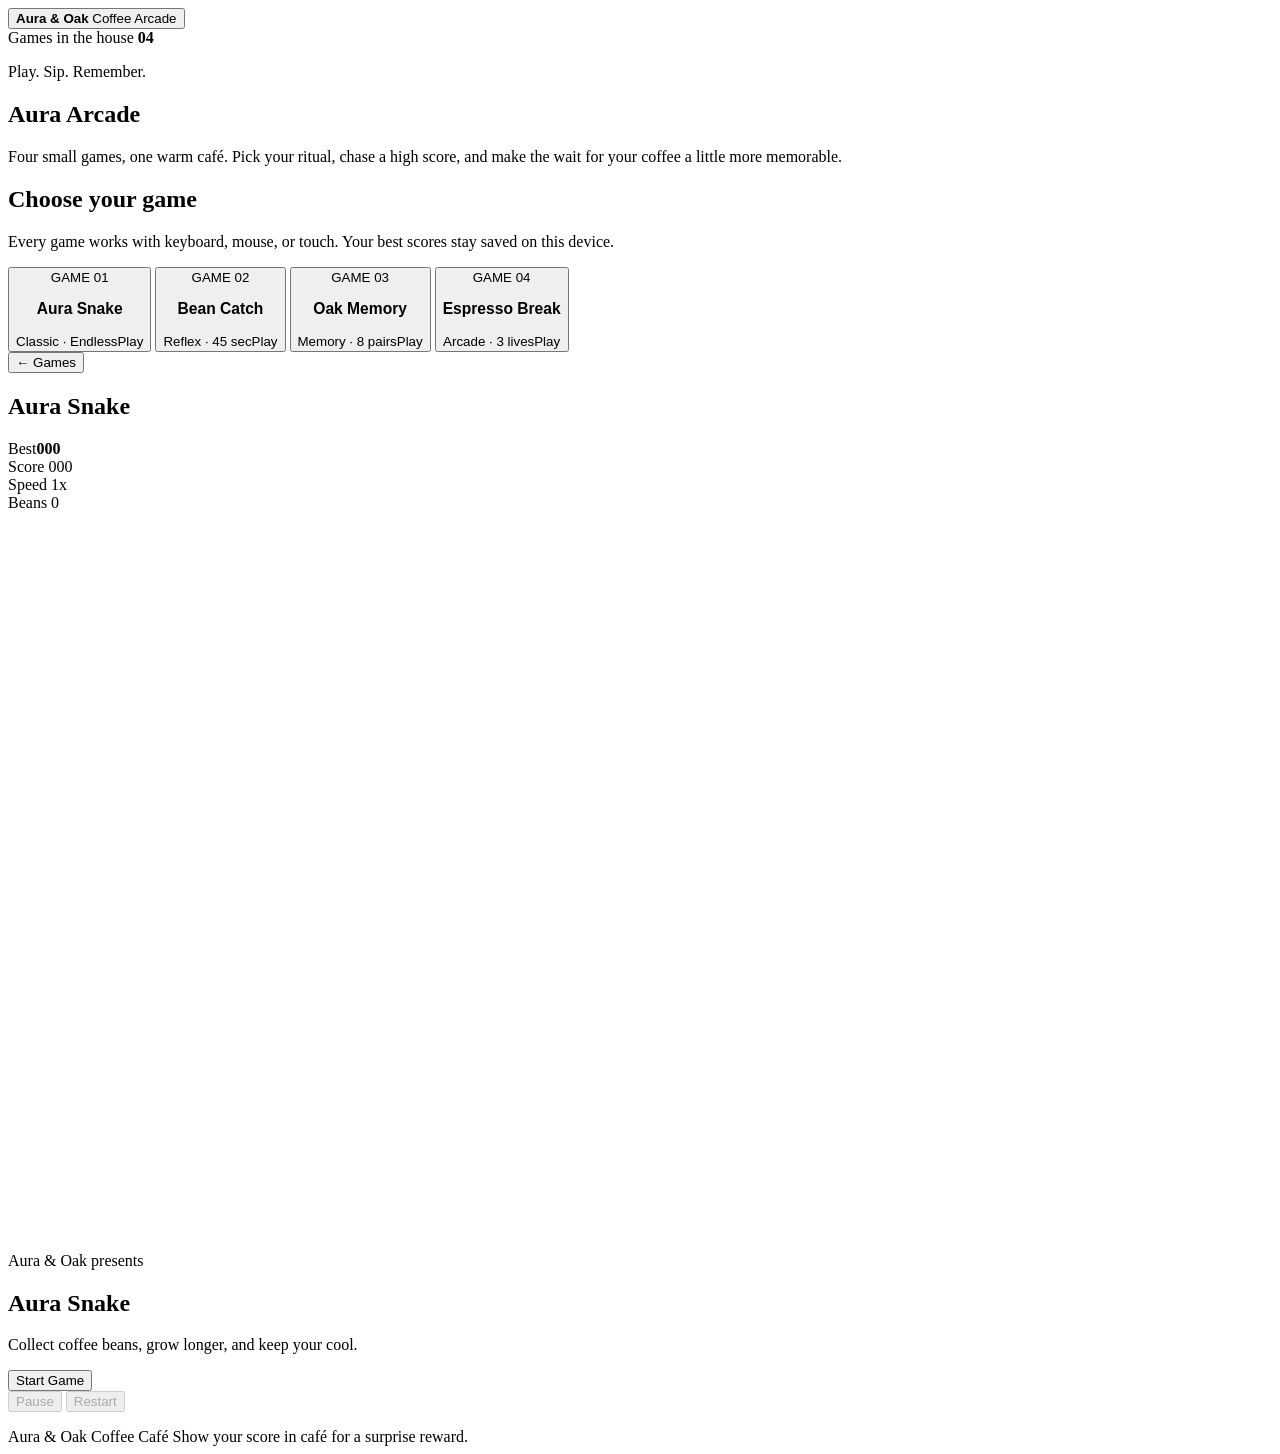
==== index.html @ bc6b6cc7 "Add index.html" ====
<!DOCTYPE html>
<html lang="en">
<head>
  <meta charset="UTF-8">
  <meta name="viewport" content="width=device-width, initial-scale=1.0, maximum-scale=1.0, user-scalable=no">
  <meta name="theme-color" content="#061f17">
  <title>Aura Arcade | Aura &amp; Oak</title>
  <link rel="stylesheet" href="styles.css">
</head>
<body>
  <main class="site">
    <header class="topbar">
      <button class="brand" id="brandHomeButton" type="button" aria-label="Return to Aura Arcade home">
        <span class="brand-bean" aria-hidden="true"></span>
        <span class="brand-copy">
          <strong>Aura &amp; Oak</strong>
          <span>Coffee Arcade</span>
        </span>
      </button>
      <div class="top-score">
        Games in the house
        <strong>04</strong>
      </div>
    </header>

    <section class="view active" id="homeView">
      <div class="hero">
        <div>
          <p class="eyebrow">Play. Sip. Remember.</p>
          <h1>Aura <span>Arcade</span></h1>
          <p class="hero-text">
            Four small games, one warm café. Pick your ritual, chase a high score,
            and make the wait for your coffee a little more memorable.
          </p>
        </div>
        <div class="hero-art" aria-hidden="true">
          <div class="hero-ring"></div>
          <div class="steam"></div>
          <div class="steam"></div>
          <div class="hero-cup"></div>
        </div>
      </div>

      <div class="library-heading">
        <h2>Choose your game</h2>
        <p>Every game works with keyboard, mouse, or touch. Your best scores stay saved on this device.</p>
      </div>

      <div class="game-grid">
        <button class="game-card" type="button" data-game="snake">
          <span class="card-number">GAME 01</span>
          <span class="card-art pixel-snake" aria-hidden="true">
            <i></i><i></i><i></i><i></i>
          </span>
          <span class="card-copy">
            <h3>Aura Snake</h3>
            <span class="card-meta"><span>Classic · Endless</span><span class="play-chip">Play</span></span>
          </span>
        </button>

        <button class="game-card" type="button" data-game="catch">
          <span class="card-number">GAME 02</span>
          <span class="card-art fall-art" aria-hidden="true"></span>
          <span class="card-copy">
            <h3>Bean Catch</h3>
            <span class="card-meta"><span>Reflex · 45 sec</span><span class="play-chip">Play</span></span>
          </span>
        </button>

        <button class="game-card" type="button" data-game="memory">
          <span class="card-number">GAME 03</span>
          <span class="card-art memory-art" aria-hidden="true">
            <i></i><i></i><i></i><i></i><i></i><i></i>
          </span>
          <span class="card-copy">
            <h3>Oak Memory</h3>
            <span class="card-meta"><span>Memory · 8 pairs</span><span class="play-chip">Play</span></span>
          </span>
        </button>

        <button class="game-card" type="button" data-game="break">
          <span class="card-number">GAME 04</span>
          <span class="card-art brick-art" aria-hidden="true">
            <i></i><i></i><i></i><i></i><i></i>
            <i></i><i></i><i></i><i></i><i></i>
          </span>
          <span class="card-copy">
            <h3>Espresso Break</h3>
            <span class="card-meta"><span>Arcade · 3 lives</span><span class="play-chip">Play</span></span>
          </span>
        </button>
      </div>
    </section>

    <section class="view" id="gameView">
      <div class="game-room">
        <div class="room-head">
          <button class="ghost-button" id="backButton" type="button">← Games</button>
          <h1 class="room-title" id="roomTitle">Aura Snake</h1>
          <div class="room-best">Best<strong id="bestScore">000</strong></div>
        </div>

        <div class="game-panel">
          <div class="game-hud">
            <div class="hud-cell">
              <span class="hud-label">Score</span>
              <span class="hud-value" id="scoreValue">000</span>
            </div>
            <div class="hud-cell">
              <span class="hud-label" id="middleLabel">Speed</span>
              <span class="hud-value" id="middleValue">1x</span>
            </div>
            <div class="hud-cell">
              <span class="hud-label" id="rightLabel">Beans</span>
              <span class="hud-value" id="rightValue">0</span>
            </div>
          </div>

          <div class="canvas-wrap" id="canvasWrap">
            <canvas id="gameCanvas" width="720" height="720" aria-label="Aura Arcade game canvas"></canvas>
            <div class="game-overlay" id="gameOverlay">
              <p class="overlay-kicker" id="overlayKicker">Aura &amp; Oak presents</p>
              <h2 id="overlayTitle">Aura Snake</h2>
              <p class="overlay-copy" id="overlayCopy">Collect coffee beans, grow longer, and keep your cool.</p>
              <button class="primary-button" id="overlayButton" type="button">Start Game</button>
            </div>
          </div>

          <div class="room-actions">
            <button class="action-button" id="pauseButton" type="button" disabled>Pause</button>
            <button class="action-button" id="restartButton" type="button" disabled>Restart</button>
          </div>
          <p class="game-help" id="gameHelp"></p>
        </div>
      </div>
    </section>

    <footer class="site-footer">
      <span>Aura &amp; Oak Coffee Café</span>
      <span>Show your score in café for a surprise reward.</span>
    </footer>
  </main>

  <script src="game.js"></script>
</body>
</html>
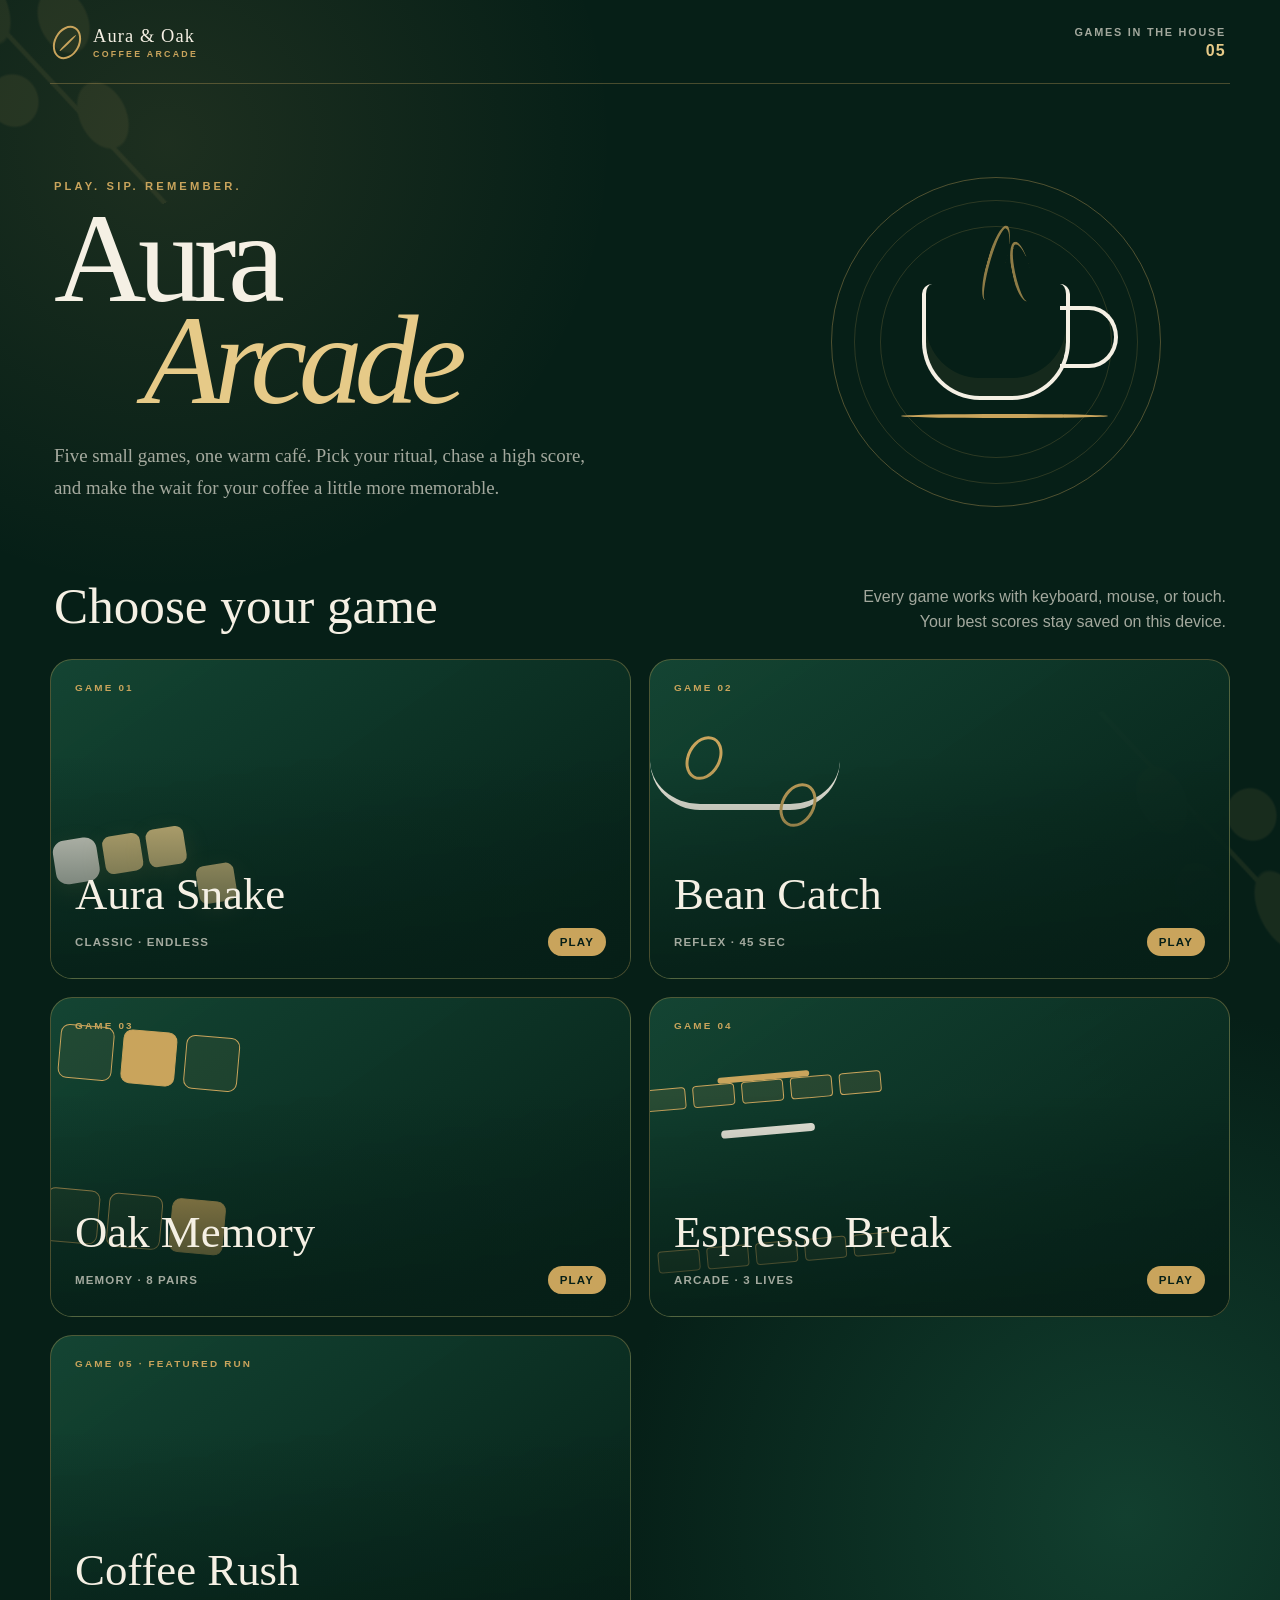
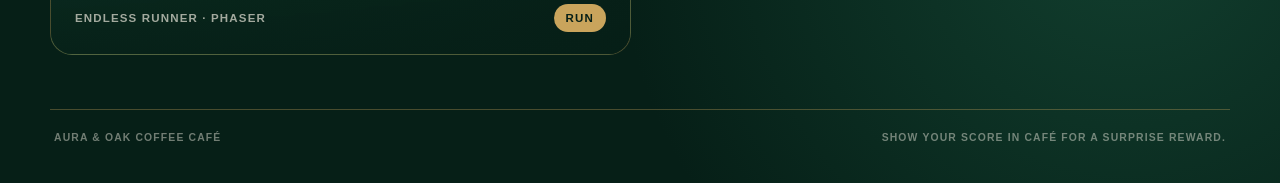
==== commit d40839eb: "Add Coffee Rush to Aura & Oak Arcade: index.html" ====
--- a/index.html
+++ b/index.html
@@ -19,7 +19,7 @@
       </button>
       <div class="top-score">
         Games in the house
-        <strong>04</strong>
+        <strong>05</strong>
       </div>
     </header>
 
@@ -29,7 +29,7 @@
           <p class="eyebrow">Play. Sip. Remember.</p>
           <h1>Aura <span>Arcade</span></h1>
           <p class="hero-text">
-            Four small games, one warm café. Pick your ritual, chase a high score,
+            Five small games, one warm café. Pick your ritual, chase a high score,
             and make the wait for your coffee a little more memorable.
           </p>
         </div>
@@ -89,6 +89,21 @@
             <span class="card-meta"><span>Arcade · 3 lives</span><span class="play-chip">Play</span></span>
           </span>
         </button>
+
+        <a class="game-card game-card--rush" href="coffee-rush/">
+          <span class="card-number">GAME 05 · FEATURED RUN</span>
+          <span class="card-art rush-art" aria-hidden="true">
+            <span class="rush-road"></span>
+            <span class="rush-cup"><i></i></span>
+            <span class="rush-bean rush-bean--one"></span>
+            <span class="rush-bean rush-bean--two"></span>
+            <span class="rush-bean rush-bean--three"></span>
+          </span>
+          <span class="card-copy">
+            <h3>Coffee Rush</h3>
+            <span class="card-meta"><span>Endless Runner · Phaser</span><span class="play-chip">Run</span></span>
+          </span>
+        </a>
       </div>
     </section>
 
--- a/styles.css
+++ b/styles.css
@@ -0,0 +1,811 @@
+:root {
+      --green: #0b3325;
+      --green-deep: #061f17;
+      --green-soft: #174d39;
+      --gold: #c9a45c;
+      --gold-light: #e6ca88;
+      --cream: #f5f0e4;
+      --ink: #111111;
+      --danger: #9f4a3f;
+      --muted: rgba(245, 240, 228, 0.66);
+      --line: rgba(201, 164, 92, 0.34);
+    }
+
+    * {
+      box-sizing: border-box;
+      -webkit-tap-highlight-color: transparent;
+    }
+
+    html {
+      min-height: 100%;
+      background: var(--green-deep);
+    }
+
+    body {
+      min-height: 100vh;
+      min-height: 100svh;
+      margin: 0;
+      color: var(--cream);
+      background:
+        radial-gradient(circle at 13% 8%, rgba(201, 164, 92, 0.12), transparent 28rem),
+        radial-gradient(circle at 88% 85%, rgba(23, 77, 57, 0.7), transparent 32rem),
+        var(--green-deep);
+      font-family: Arial, Helvetica, sans-serif;
+      overflow-x: hidden;
+    }
+
+    body::before,
+    body::after {
+      content: "";
+      position: fixed;
+      z-index: 0;
+      width: 220px;
+      height: 320px;
+      opacity: 0.09;
+      pointer-events: none;
+      background:
+        radial-gradient(ellipse at 37% 20%, var(--gold) 0 11%, transparent 12%),
+        radial-gradient(ellipse at 67% 35%, var(--gold) 0 11%, transparent 12%),
+        radial-gradient(ellipse at 31% 51%, var(--gold) 0 11%, transparent 12%),
+        radial-gradient(ellipse at 65% 67%, var(--gold) 0 11%, transparent 12%),
+        linear-gradient(72deg, transparent 49%, var(--gold) 49.5% 50.5%, transparent 51%);
+    }
+
+    body::before {
+      top: -80px;
+      left: -60px;
+      transform: rotate(-25deg);
+    }
+
+    body::after {
+      right: -45px;
+      bottom: -95px;
+      transform: rotate(155deg);
+    }
+
+    button {
+      font: inherit;
+    }
+
+    button:focus-visible {
+      outline: 2px solid var(--cream);
+      outline-offset: 3px;
+    }
+
+    .site {
+      position: relative;
+      z-index: 1;
+      width: min(1180px, calc(100% - 32px));
+      margin: 0 auto;
+      padding: 20px 0 40px;
+    }
+
+    .topbar {
+      display: flex;
+      align-items: center;
+      justify-content: space-between;
+      gap: 20px;
+      min-height: 64px;
+      padding: 0 4px 18px;
+      border-bottom: 1px solid var(--line);
+    }
+
+    .brand {
+      display: flex;
+      align-items: center;
+      gap: 13px;
+      padding: 0;
+      cursor: pointer;
+      border: 0;
+      color: var(--cream);
+      background: transparent;
+      text-decoration: none;
+      text-align: left;
+    }
+
+    .brand-bean {
+      position: relative;
+      width: 26px;
+      height: 35px;
+      border: 2px solid var(--gold);
+      border-radius: 50%;
+      transform: rotate(28deg);
+    }
+
+    .brand-bean::after {
+      content: "";
+      position: absolute;
+      top: 4px;
+      bottom: 4px;
+      left: 50%;
+      width: 2px;
+      border-radius: 50%;
+      background: var(--gold);
+      transform: rotate(18deg);
+    }
+
+    .brand-copy strong,
+    .brand-copy span {
+      display: block;
+    }
+
+    .brand-copy strong {
+      font-family: Georgia, "Times New Roman", serif;
+      font-size: 1.15rem;
+      font-weight: 500;
+      letter-spacing: 0.06em;
+    }
+
+    .brand-copy span {
+      margin-top: 2px;
+      color: var(--gold);
+      font-size: 0.55rem;
+      font-weight: 800;
+      letter-spacing: 0.26em;
+      text-transform: uppercase;
+    }
+
+    .top-score {
+      color: var(--muted);
+      font-size: 0.68rem;
+      font-weight: 700;
+      letter-spacing: 0.16em;
+      text-align: right;
+      text-transform: uppercase;
+    }
+
+    .top-score strong {
+      display: block;
+      margin-top: 4px;
+      color: var(--gold-light);
+      font-size: 1rem;
+      letter-spacing: 0.08em;
+    }
+
+    .view {
+      display: none;
+    }
+
+    .view.active {
+      display: block;
+    }
+
+    /* Arcade home */
+    .hero {
+      display: grid;
+      grid-template-columns: minmax(0, 1.15fr) minmax(280px, 0.85fr);
+      align-items: center;
+      gap: clamp(34px, 7vw, 90px);
+      padding: clamp(52px, 8vw, 96px) 4px clamp(42px, 7vw, 72px);
+    }
+
+    .eyebrow {
+      margin: 0 0 15px;
+      color: var(--gold);
+      font-size: 0.7rem;
+      font-weight: 800;
+      letter-spacing: 0.28em;
+      text-transform: uppercase;
+    }
+
+    .hero h1 {
+      max-width: 720px;
+      margin: 0;
+      font-family: Georgia, "Times New Roman", serif;
+      font-size: clamp(4rem, 10vw, 8.4rem);
+      font-weight: 500;
+      letter-spacing: -0.065em;
+      line-height: 0.8;
+    }
+
+    .hero h1 span {
+      display: block;
+      margin-left: 0.7em;
+      color: var(--gold-light);
+      font-style: italic;
+    }
+
+    .hero-text {
+      max-width: 540px;
+      margin: 28px 0 0;
+      color: var(--muted);
+      font-family: Georgia, "Times New Roman", serif;
+      font-size: clamp(1rem, 2vw, 1.18rem);
+      line-height: 1.7;
+    }
+
+    .hero-art {
+      position: relative;
+      display: grid;
+      place-items: center;
+      min-height: 300px;
+    }
+
+    .hero-ring {
+      position: absolute;
+      width: min(28vw, 330px);
+      aspect-ratio: 1;
+      border: 1px solid rgba(201, 164, 92, 0.38);
+      border-radius: 50%;
+    }
+
+    .hero-ring::before,
+    .hero-ring::after {
+      content: "";
+      position: absolute;
+      border: 1px solid rgba(201, 164, 92, 0.2);
+      border-radius: 50%;
+    }
+
+    .hero-ring::before {
+      inset: 22px;
+    }
+
+    .hero-ring::after {
+      inset: 48px;
+    }
+
+    .hero-cup {
+      position: relative;
+      z-index: 1;
+      width: 148px;
+      height: 116px;
+      border: 4px solid var(--cream);
+      border-top: 0;
+      border-radius: 10px 10px 58px 58px;
+      box-shadow: inset 0 -18px 0 rgba(201, 164, 92, 0.08);
+    }
+
+    .hero-cup::before {
+      content: "";
+      position: absolute;
+      top: 22px;
+      right: -52px;
+      width: 54px;
+      height: 54px;
+      border: 4px solid var(--cream);
+      border-left: 0;
+      border-radius: 0 50% 50% 0;
+    }
+
+    .hero-cup::after {
+      content: "";
+      position: absolute;
+      left: -25px;
+      right: -42px;
+      bottom: -22px;
+      height: 4px;
+      border-radius: 50%;
+      background: var(--gold);
+    }
+
+    .steam {
+      position: absolute;
+      bottom: 190px;
+      z-index: 2;
+      width: 18px;
+      height: 78px;
+      border: 3px solid var(--gold);
+      border-right: 0;
+      border-bottom: 0;
+      border-radius: 50%;
+      opacity: 0.7;
+      transform: rotate(16deg);
+    }
+
+    .steam:nth-child(2) {
+      margin-left: 50px;
+      height: 61px;
+      transform: rotate(-12deg);
+    }
+
+    .library-heading {
+      display: flex;
+      align-items: end;
+      justify-content: space-between;
+      gap: 20px;
+      margin: 0 4px 24px;
+    }
+
+    .library-heading h2 {
+      margin: 0;
+      font-family: Georgia, "Times New Roman", serif;
+      font-size: clamp(2rem, 4vw, 3.2rem);
+      font-weight: 500;
+    }
+
+    .library-heading p {
+      max-width: 390px;
+      margin: 0;
+      color: var(--muted);
+      line-height: 1.55;
+      text-align: right;
+    }
+
+    .game-grid {
+      display: grid;
+      grid-template-columns: repeat(2, minmax(0, 1fr));
+      gap: 18px;
+    }
+
+    .game-card {
+      position: relative;
+      min-height: 320px;
+      overflow: hidden;
+      cursor: pointer;
+      border: 1px solid var(--line);
+      border-radius: 22px;
+      color: var(--cream);
+      background:
+        linear-gradient(145deg, rgba(23, 77, 57, 0.82), rgba(6, 31, 23, 0.95));
+      text-align: left;
+      transition: transform 180ms ease, border-color 180ms ease, box-shadow 180ms ease;
+    }
+
+    .game-card:hover {
+      border-color: var(--gold);
+      box-shadow: 0 22px 55px rgba(0, 0, 0, 0.25);
+      transform: translateY(-5px);
+    }
+
+    .game-card::after {
+      content: "";
+      position: absolute;
+      inset: 0;
+      background: linear-gradient(180deg, transparent 30%, rgba(6, 31, 23, 0.86) 100%);
+      pointer-events: none;
+    }
+
+    .card-number {
+      position: absolute;
+      top: 22px;
+      left: 24px;
+      z-index: 2;
+      color: var(--gold);
+      font-size: 0.62rem;
+      font-weight: 800;
+      letter-spacing: 0.22em;
+    }
+
+    .card-art {
+      position: absolute;
+      inset: 0;
+      display: grid;
+      place-items: center;
+      color: var(--gold-light);
+    }
+
+    .pixel-snake {
+      display: flex;
+      gap: 6px;
+      align-items: center;
+      transform: rotate(-9deg);
+    }
+
+    .pixel-snake i {
+      width: 38px;
+      height: 38px;
+      border-radius: 8px;
+      background: currentColor;
+      box-shadow: 0 8px 24px rgba(201, 164, 92, 0.18);
+    }
+
+    .pixel-snake i:nth-child(1) {
+      width: 44px;
+      height: 44px;
+      border-radius: 12px;
+      background: var(--cream);
+    }
+
+    .pixel-snake i:nth-child(4) {
+      transform: translateY(44px);
+    }
+
+    .fall-art {
+      width: 190px;
+      height: 150px;
+      border-bottom: 6px solid var(--cream);
+      border-radius: 0 0 50px 50px;
+    }
+
+    .fall-art::before,
+    .fall-art::after {
+      content: "";
+      position: absolute;
+      top: 75px;
+      width: 28px;
+      height: 40px;
+      border: 3px solid var(--gold);
+      border-radius: 50%;
+      transform: rotate(28deg);
+    }
+
+    .fall-art::before {
+      left: calc(50% - 58px);
+    }
+
+    .fall-art::after {
+      left: calc(50% + 36px);
+      top: 122px;
+    }
+
+    .memory-art {
+      display: grid;
+      grid-template-columns: repeat(3, 54px);
+      gap: 9px;
+      transform: rotate(5deg);
+    }
+
+    .memory-art i {
+      width: 54px;
+      height: 54px;
+      aspect-ratio: 1;
+      border: 1px solid var(--gold);
+      border-radius: 9px;
+      background: rgba(201, 164, 92, 0.08);
+    }
+
+    .memory-art i:nth-child(2),
+    .memory-art i:nth-child(6) {
+      background: var(--gold);
+    }
+
+    .brick-art {
+      display: grid;
+      grid-template-columns: repeat(5, 42px);
+      gap: 7px;
+      transform: rotate(-5deg);
+    }
+
+    .brick-art i {
+      width: 42px;
+      height: 22px;
+      border: 1px solid var(--gold);
+      border-radius: 4px;
+      background: rgba(201, 164, 92, 0.13);
+    }
+
+    .brick-art::after {
+      content: "";
+      position: absolute;
+      width: 94px;
+      height: 8px;
+      left: 74px;
+      top: 114px;
+      border-radius: 99px;
+      background: var(--cream);
+      box-shadow: 0 -54px 0 -1px var(--gold);
+    }
+
+    .card-copy {
+      position: absolute;
+      right: 24px;
+      bottom: 22px;
+      left: 24px;
+      z-index: 2;
+    }
+
+    .card-copy h3 {
+      margin: 0 0 8px;
+      font-family: Georgia, "Times New Roman", serif;
+      font-size: clamp(1.8rem, 4vw, 2.8rem);
+      font-weight: 500;
+    }
+
+    .card-meta {
+      display: flex;
+      align-items: center;
+      justify-content: space-between;
+      gap: 12px;
+      color: var(--muted);
+      font-size: 0.72rem;
+      font-weight: 700;
+      letter-spacing: 0.1em;
+      text-transform: uppercase;
+    }
+
+    .play-chip {
+      color: var(--green-deep);
+      padding: 8px 12px;
+      border-radius: 999px;
+      background: var(--gold);
+    }
+
+    /* Shared game room */
+    .game-room {
+      width: min(760px, 100%);
+      margin: 28px auto 0;
+    }
+
+    .room-head {
+      display: grid;
+      grid-template-columns: 120px 1fr 120px;
+      align-items: center;
+      gap: 14px;
+      margin-bottom: 12px;
+    }
+
+    .ghost-button,
+    .action-button,
+    .primary-button {
+      cursor: pointer;
+      border: 1px solid var(--gold);
+      color: var(--gold-light);
+      background: rgba(6, 31, 23, 0.62);
+      font-size: 0.68rem;
+      font-weight: 800;
+      letter-spacing: 0.12em;
+      text-transform: uppercase;
+      transition: color 140ms ease, background 140ms ease, transform 140ms ease;
+    }
+
+    .ghost-button,
+    .action-button {
+      min-height: 42px;
+      border-radius: 11px;
+    }
+
+    .ghost-button:hover,
+    .action-button:hover {
+      color: var(--green-deep);
+      background: var(--gold);
+      transform: translateY(-1px);
+    }
+
+    .room-title {
+      margin: 0;
+      font-family: Georgia, "Times New Roman", serif;
+      font-size: clamp(1.7rem, 5vw, 2.6rem);
+      font-weight: 500;
+      text-align: center;
+    }
+
+    .room-best {
+      color: var(--muted);
+      font-size: 0.58rem;
+      font-weight: 800;
+      letter-spacing: 0.14em;
+      text-align: right;
+      text-transform: uppercase;
+    }
+
+    .room-best strong {
+      display: block;
+      margin-top: 4px;
+      color: var(--gold-light);
+      font-size: 1.05rem;
+    }
+
+    .game-panel {
+      padding: clamp(11px, 2.5vw, 18px);
+      border: 1px solid rgba(201, 164, 92, 0.7);
+      border-radius: 24px;
+      background: linear-gradient(145deg, rgba(11, 51, 37, 0.98), rgba(6, 31, 23, 0.99));
+      box-shadow: 0 26px 70px rgba(0, 0, 0, 0.32);
+    }
+
+    .game-hud {
+      display: grid;
+      grid-template-columns: repeat(3, 1fr);
+      gap: 8px;
+      margin-bottom: 10px;
+    }
+
+    .hud-cell {
+      min-width: 0;
+      padding: 8px 11px;
+      border: 1px solid rgba(201, 164, 92, 0.24);
+      border-radius: 10px;
+      background: rgba(17, 17, 17, 0.14);
+    }
+
+    .hud-cell:nth-child(2) {
+      text-align: center;
+    }
+
+    .hud-cell:nth-child(3) {
+      text-align: right;
+    }
+
+    .hud-label {
+      display: block;
+      color: rgba(245, 240, 228, 0.5);
+      font-size: 0.52rem;
+      font-weight: 800;
+      letter-spacing: 0.15em;
+      text-transform: uppercase;
+    }
+
+    .hud-value {
+      display: block;
+      overflow: hidden;
+      margin-top: 3px;
+      color: var(--gold-light);
+      font-size: clamp(0.9rem, 3vw, 1.14rem);
+      font-weight: 800;
+      text-overflow: ellipsis;
+      white-space: nowrap;
+    }
+
+    .canvas-wrap {
+      position: relative;
+      overflow: hidden;
+      border: 2px solid var(--gold);
+      border-radius: 16px;
+      background: var(--green);
+      touch-action: none;
+      user-select: none;
+    }
+
+    #gameCanvas {
+      display: block;
+      width: 100%;
+      height: auto;
+      aspect-ratio: 1;
+      background: var(--green);
+    }
+
+    .game-overlay {
+      position: absolute;
+      inset: 0;
+      display: flex;
+      flex-direction: column;
+      align-items: center;
+      justify-content: center;
+      padding: clamp(22px, 6vw, 54px);
+      color: var(--cream);
+      background: radial-gradient(circle, rgba(11, 51, 37, 0.91), rgba(6, 31, 23, 0.98));
+      text-align: center;
+      transition: opacity 160ms ease, visibility 160ms ease;
+    }
+
+    .game-overlay.hidden {
+      visibility: hidden;
+      opacity: 0;
+      pointer-events: none;
+    }
+
+    .overlay-kicker {
+      margin: 0 0 12px;
+      color: var(--gold);
+      font-size: 0.64rem;
+      font-weight: 800;
+      letter-spacing: 0.25em;
+      text-transform: uppercase;
+    }
+
+    .game-overlay h2 {
+      margin: 0;
+      font-family: Georgia, "Times New Roman", serif;
+      font-size: clamp(2.7rem, 10vw, 5.4rem);
+      font-weight: 500;
+      line-height: 0.93;
+    }
+
+    .overlay-copy {
+      max-width: 470px;
+      margin: 17px 0 24px;
+      color: var(--muted);
+      font-family: Georgia, "Times New Roman", serif;
+      font-size: clamp(0.9rem, 3vw, 1.08rem);
+      line-height: 1.55;
+    }
+
+    .primary-button {
+      min-width: 170px;
+      min-height: 46px;
+      border-radius: 999px;
+      color: var(--green-deep);
+      background: var(--gold);
+    }
+
+    .primary-button:hover {
+      color: var(--cream);
+      background: transparent;
+      transform: translateY(-2px);
+    }
+
+    .room-actions {
+      display: grid;
+      grid-template-columns: 1fr 1fr;
+      gap: 9px;
+      margin-top: 10px;
+    }
+
+    .action-button:disabled {
+      cursor: not-allowed;
+      opacity: 0.38;
+      transform: none;
+    }
+
+    .game-help {
+      min-height: 34px;
+      margin: 11px 4px 0;
+      color: rgba(245, 240, 228, 0.56);
+      font-size: 0.72rem;
+      line-height: 1.45;
+      text-align: center;
+    }
+
+    .site-footer {
+      display: flex;
+      justify-content: space-between;
+      gap: 20px;
+      margin-top: 54px;
+      padding: 22px 4px 0;
+      border-top: 1px solid var(--line);
+      color: rgba(245, 240, 228, 0.45);
+      font-size: 0.65rem;
+      font-weight: 700;
+      letter-spacing: 0.11em;
+      text-transform: uppercase;
+    }
+
+    @media (max-width: 760px) {
+      .site {
+        width: min(100% - 20px, 620px);
+        padding-top: 10px;
+      }
+
+      .hero {
+        grid-template-columns: 1fr;
+        padding-top: 48px;
+      }
+
+      .hero-art {
+        display: none;
+      }
+
+      .library-heading {
+        display: block;
+      }
+
+      .library-heading p {
+        margin-top: 10px;
+        text-align: left;
+      }
+
+      .game-grid {
+        grid-template-columns: 1fr;
+      }
+
+      .game-card {
+        min-height: 270px;
+      }
+    }
+
+    @media (max-width: 520px) {
+      .top-score {
+        display: none;
+      }
+
+      .hero h1 span {
+        margin-left: 0.42em;
+      }
+
+      .room-head {
+        grid-template-columns: 80px 1fr 70px;
+        gap: 7px;
+      }
+
+      .ghost-button {
+        font-size: 0.58rem;
+      }
+
+      .game-panel {
+        border-radius: 17px;
+      }
+
+      .canvas-wrap {
+        border-radius: 11px;
+      }
+
+      .room-best {
+        font-size: 0.48rem;
+      }
+
+      .site-footer {
+        display: block;
+        line-height: 1.8;
+      }
+    }
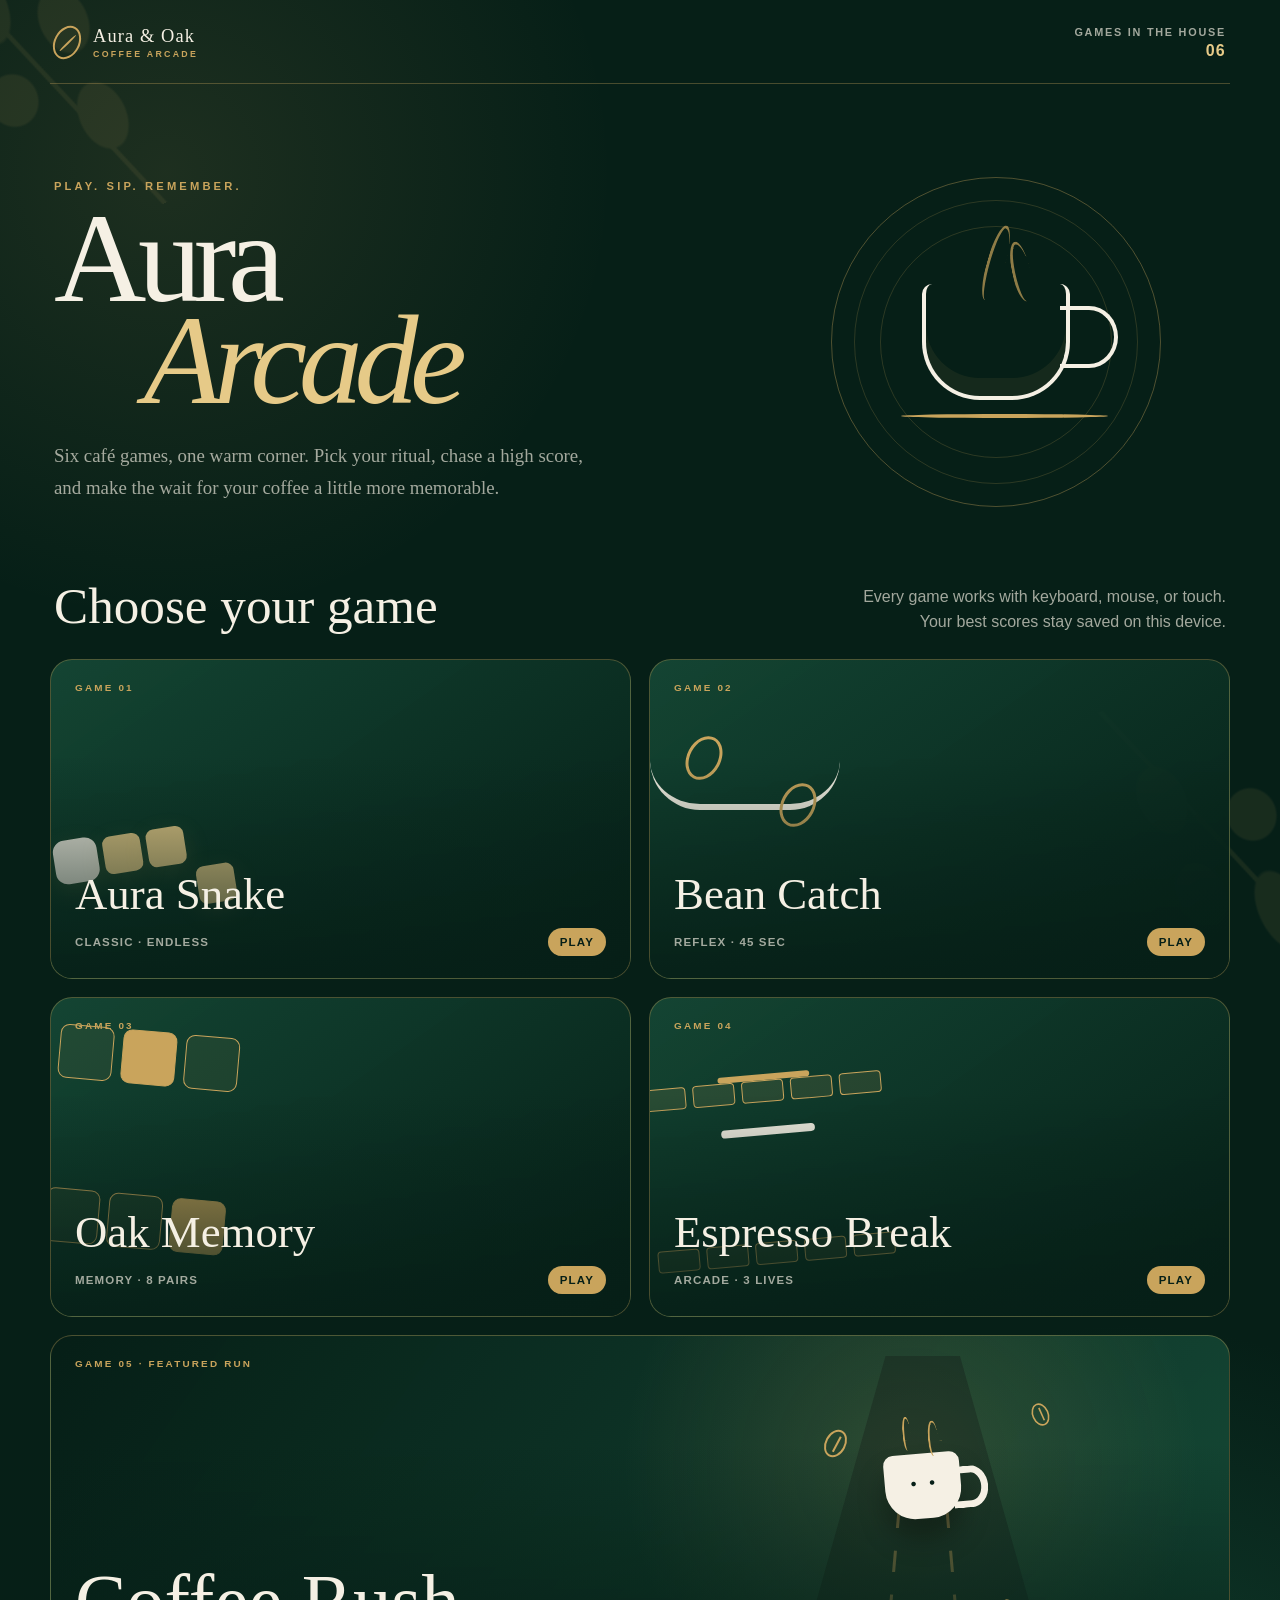
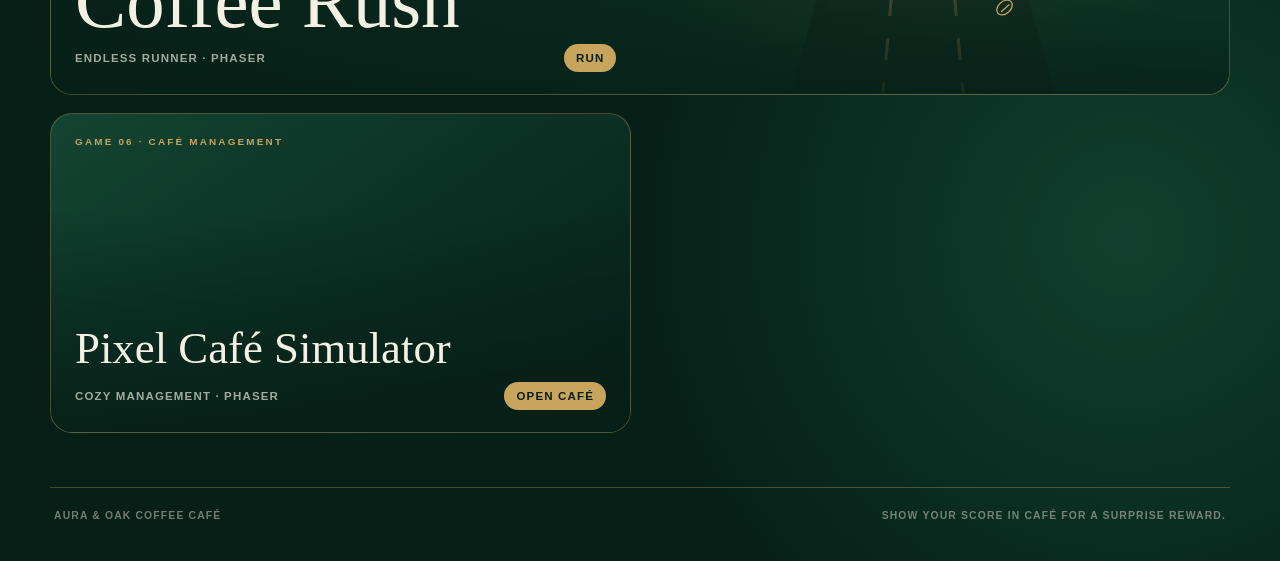
==== commit 433cad4b: "Add Pixel Café Simulator: index.html" ====
--- a/index.html
+++ b/index.html
@@ -19,7 +19,7 @@
       </button>
       <div class="top-score">
         Games in the house
-        <strong>05</strong>
+        <strong>06</strong>
       </div>
     </header>
 
@@ -29,7 +29,7 @@
           <p class="eyebrow">Play. Sip. Remember.</p>
           <h1>Aura <span>Arcade</span></h1>
           <p class="hero-text">
-            Five small games, one warm café. Pick your ritual, chase a high score,
+            Six café games, one warm corner. Pick your ritual, chase a high score,
             and make the wait for your coffee a little more memorable.
           </p>
         </div>
@@ -104,6 +104,23 @@
             <span class="card-meta"><span>Endless Runner · Phaser</span><span class="play-chip">Run</span></span>
           </span>
         </a>
+
+        <a class="game-card game-card--cafe" href="pixel-cafe/">
+          <span class="card-number">GAME 06 · CAFÉ MANAGEMENT</span>
+          <span class="card-art cafe-art" aria-hidden="true">
+            <span class="cafe-window"></span>
+            <span class="cafe-counter"></span>
+            <span class="cafe-machine"></span>
+            <span class="cafe-table"></span>
+            <span class="cafe-owner"></span>
+            <span class="cafe-guest"></span>
+            <span class="cafe-plant"></span>
+          </span>
+          <span class="card-copy">
+            <h3>Pixel Café Simulator</h3>
+            <span class="card-meta"><span>Cozy Management · Phaser</span><span class="play-chip">Open Café</span></span>
+          </span>
+        </a>
       </div>
     </section>
 
--- a/styles.css
+++ b/styles.css
@@ -330,6 +330,7 @@
 
     .game-card {
       position: relative;
+      display: block;
       min-height: 320px;
       overflow: hidden;
       cursor: pointer;
@@ -338,6 +339,7 @@
       color: var(--cream);
       background:
         linear-gradient(145deg, rgba(23, 77, 57, 0.82), rgba(6, 31, 23, 0.95));
+      text-decoration: none;
       text-align: left;
       transition: transform 180ms ease, border-color 180ms ease, box-shadow 180ms ease;
     }
@@ -475,6 +477,161 @@
       border-radius: 99px;
       background: var(--cream);
       box-shadow: 0 -54px 0 -1px var(--gold);
+    }
+
+    .game-card--rush {
+      grid-column: 1 / -1;
+      min-height: 360px;
+      background:
+        radial-gradient(circle at 73% 36%, rgba(201, 164, 92, 0.17), transparent 18rem),
+        linear-gradient(125deg, rgba(6, 31, 23, 0.98), rgba(23, 77, 57, 0.9));
+    }
+
+    .game-card--rush .card-copy {
+      right: 52%;
+    }
+
+    .game-card--rush .card-copy h3 {
+      font-size: clamp(2.8rem, 6vw, 5.3rem);
+      line-height: 0.9;
+    }
+
+    .rush-art {
+      left: 48%;
+      overflow: hidden;
+    }
+
+    .rush-road {
+      position: absolute;
+      top: 20px;
+      bottom: -80px;
+      left: 50%;
+      width: 310px;
+      background: rgba(17, 17, 17, 0.28);
+      clip-path: polygon(38% 0, 62% 0, 100% 100%, 0 100%);
+      transform: translateX(-50%);
+    }
+
+    .rush-road::before,
+    .rush-road::after {
+      content: "";
+      position: absolute;
+      top: 20%;
+      bottom: 0;
+      width: 3px;
+      background: repeating-linear-gradient(
+        to bottom,
+        transparent 0 22px,
+        rgba(201, 164, 92, 0.55) 23px 44px
+      );
+    }
+
+    .rush-road::before {
+      left: 39%;
+      transform: rotate(5deg);
+    }
+
+    .rush-road::after {
+      right: 39%;
+      transform: rotate(-5deg);
+    }
+
+    .rush-cup {
+      position: absolute;
+      z-index: 2;
+      top: 42%;
+      left: 50%;
+      width: 76px;
+      height: 65px;
+      border-radius: 10px 10px 30px 30px;
+      background: var(--cream);
+      box-shadow: 0 20px 28px rgba(0, 0, 0, 0.3);
+      transform: translate(-50%, -50%) rotate(-5deg);
+    }
+
+    .rush-cup::before {
+      content: "";
+      position: absolute;
+      top: 16px;
+      right: -27px;
+      width: 28px;
+      height: 28px;
+      border: 7px solid var(--cream);
+      border-left: 0;
+      border-radius: 0 50% 50% 0;
+    }
+
+    .rush-cup::after {
+      content: "••";
+      position: absolute;
+      top: 21px;
+      left: 0;
+      width: 100%;
+      color: var(--green-deep);
+      font-size: 1rem;
+      font-weight: 900;
+      letter-spacing: 13px;
+      text-align: center;
+      text-indent: 13px;
+    }
+
+    .rush-cup i,
+    .rush-cup i::before {
+      position: absolute;
+      width: 8px;
+      height: 34px;
+      border: 2px solid var(--gold);
+      border-right: 0;
+      border-bottom: 0;
+      border-radius: 50%;
+    }
+
+    .rush-cup i {
+      top: -38px;
+      left: 22px;
+    }
+
+    .rush-cup i::before {
+      content: "";
+      top: 4px;
+      left: 23px;
+    }
+
+    .rush-bean {
+      position: absolute;
+      z-index: 2;
+      width: 21px;
+      height: 29px;
+      border: 2px solid var(--gold);
+      border-radius: 50%;
+      transform: rotate(28deg);
+    }
+
+    .rush-bean::after {
+      content: "";
+      position: absolute;
+      top: 4px;
+      bottom: 4px;
+      left: 50%;
+      width: 2px;
+      background: var(--gold);
+    }
+
+    .rush-bean--one {
+      top: 26%;
+      left: 34%;
+    }
+
+    .rush-bean--two {
+      top: 18%;
+      right: 29%;
+      transform: rotate(-24deg) scale(0.8);
+    }
+
+    .rush-bean--three {
+      right: 35%;
+      bottom: 20%;
+      transform: rotate(48deg) scale(0.65);
     }
 
     .card-copy {
@@ -772,6 +929,19 @@
       .game-card {
         min-height: 270px;
       }
+
+      .game-card--rush {
+        min-height: 330px;
+      }
+
+      .game-card--rush .card-copy {
+        right: 24px;
+      }
+
+      .rush-art {
+        left: 0;
+        opacity: 0.48;
+      }
     }
 
     @media (max-width: 520px) {
